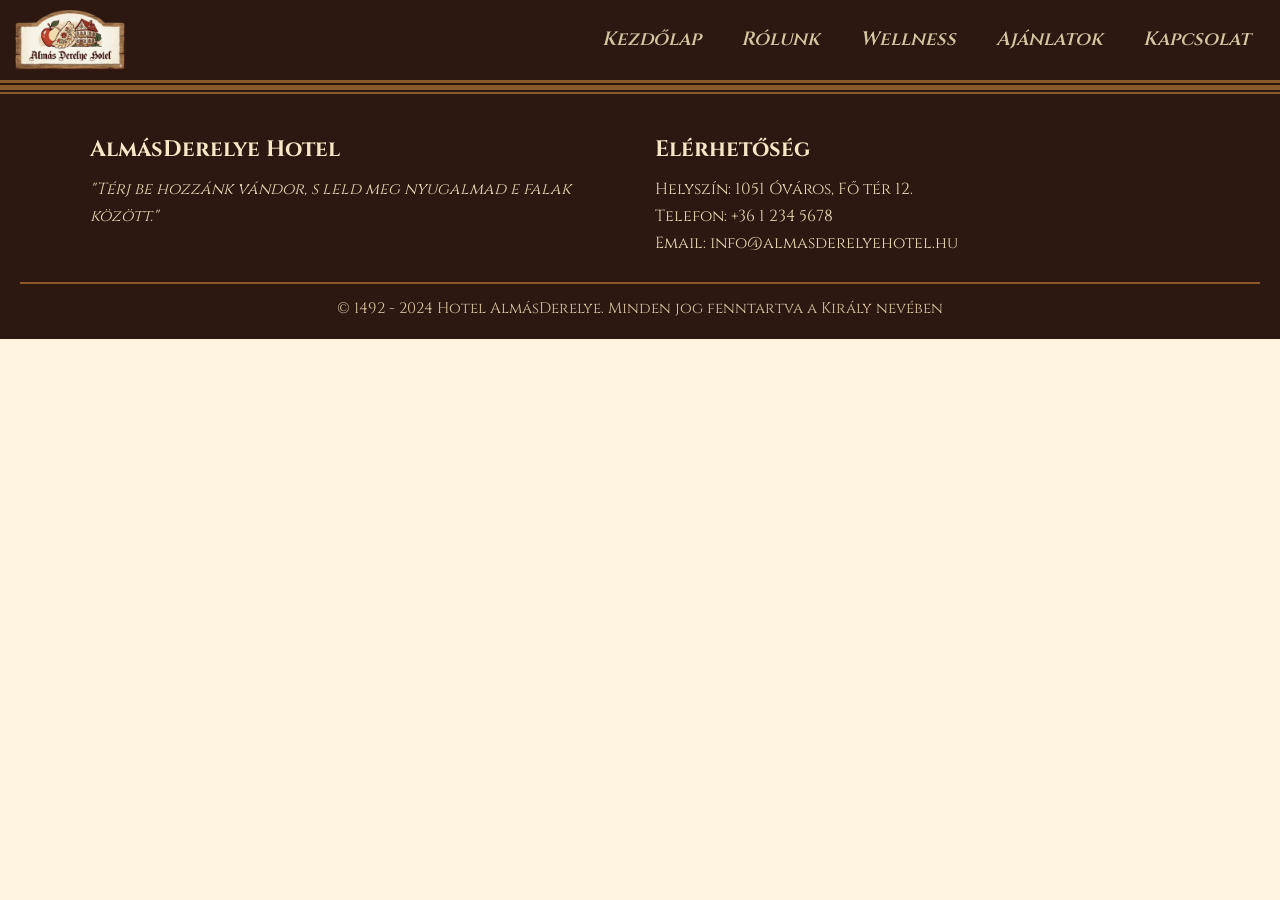
==== ajanlatok.html @ 33848b34 "FH-44" ====
<!DOCTYPE html>
<html lang="hu">
<head>
    <meta charset="UTF-8">
    <meta name="viewport" content="width=device-width, initial-scale=1.0">
    <link rel="icon" href="images/favicon.ico" type="image/x-icon">
    <link rel="stylesheet" href="css/alap.css">
    <link rel="stylesheet" href="css/ajanlatok.css">
    <title>Főoldal - AlmásDerelye Hotel</title>
</head>
<body>
<nav class="navbar">
    <div class="navbar-container">
      <a href="#" class="logo">
        <img src="images/hatternelkul.png" alt="Logó">
      </a>

      <input type="checkbox" id="menu-toggle" class="menu-toggle">
      <label for="menu-toggle" class="hamburger">
        <span></span>
        <span></span>
        <span></span>
      </label>

      <ul class="nav-links">
        <li><a href="fooldal.html">Kezdőlap</a></li>
        <li><a href="rolunk.html">Rólunk</a></li>
        <li><a href="#">Wellness</a></li>
        <li><a href="ajanlatok.html">Ajánlatok</a></li>
        <li><a href="#">Kapcsolat</a></li>
      </ul>
    </div>
  </nav>

      <!-- FOOTER RÉSZLEG -->

      <footer class="footer">
        <div class="footer-tartalom">
            <div class="footer-oszlop">
                <h3>AlmásDerelye Hotel</h3>
                <p class="footer-idezet">"Térj be hozzánk vándor, s leld meg nyugalmad e falak között."</p>
            </div>
            <div class="footer-oszlop">
                <h3>Elérhetőség</h3>
                <p>Helyszín:  1051 Óváros, Fő tér 12.</p>
                <p>Telefon: +36 1 234 5678</p>
                <p>Email: info@almasderelyehotel.hu</p>
            </div>
        </div>
        <div class="footer-jog">© 1492 - 2024 Hotel AlmásDerelye. Minden jog fenntartva a Király nevében</div>
    </footer>
</body>
</html>
---- css/alap.css ----
@import url('https://fonts.googleapis.com/css2?family=Cinzel:wght@400;700;900&family=Cormorant+Garamond:ital,wght@0,400;0,600;0,700;1,400&display=swap');


*{
    margin:0;
    padding: 0;
    font-family: 'Cinzel', serif;
    box-sizing: border-box;
}

body{
    background-color: #fff4e0;;
}

/* ===== NAVBAR ===== */
.navbar {
  background-color: #2c1810;
  border-bottom: 8px double #8b5a2b;
}

.navbar-container {
  margin: 0 auto;
  display: flex;
  align-items: center;
  justify-content: space-between;
  flex-wrap: wrap;
  padding: 0 10px;
}

/* ===== LOGÓ ===== */
.logo img {
  max-height: 80px;
  display: block;
  padding: 10px 5px;
}

/* ===== LINKEK ===== */
.nav-links {
  list-style: none;
  display: flex;
  justify-content: right;
  align-items: center;
  flex-grow: 1;
}

.nav-links li a {
  display: block;
  color: #d4c5a3;
  text-decoration: none;
  padding: 14px 20px;
  font-size: larger;
  font-weight: 600;
  font-style: italic;
  border-bottom: 3px solid transparent;
  transition: 0.3s;
}

.nav-links li a:hover {
  color: #ffffff;
  border-bottom: 3px solid #e9b10a;
}

/* ===== HAMBURGER IKON ===== */
.hamburger {
  display: none;
  cursor: pointer;
  flex-direction: column;
  gap: 5px;
  padding: 10px;
}

.hamburger span {
  display: block;
  width: 25px;
  height: 3px;
  background-color: #d4c5a3;
  border-radius: 2px;
}

/* ===== REJTETT CHECKBOX ===== */
.menu-toggle {
  display: none;
}

/* ===== RESZPONZÍV – 980px ALATT ===== */
@media (max-width: 980px) {

  .hamburger {
    display: flex;
  }

  .nav-links {
    display: none;
    flex-direction: column;
    width: 100%;
  }

  .nav-links li a {
    border-top: 1px solid #8b5a2b;
    border-bottom: none;
  }

  .nav-links li a:hover {
    color: #ffffff;
    border-bottom: none;
    background-color: #3d2518;
  }

  .menu-toggle:checked ~ .nav-links {
    display: flex;
  }
}


/* Footer */

.footer{
    background-color: #2c1810;
    color: #f2e8d5;
    padding: 40px 20px 20px;
    border-top: 6px double #8b5a2b;
}

.footer-tartalom{
    display: flex;
    justify-content: space-around;
    gap: 30px;
    max-width: 1100px;
    margin: 0 auto;
}

.footer-oszlop{
    flex: 1;
}

.footer-oszlop h3{
    margin-bottom: 12px;
    font-size: 1.4rem;
    color: #f7e6c7;
}

.footer-oszlop p{
    font-size: 1rem;
    line-height: 1.7;
    color: #e7d6b5;
}

.footer-idezet{
    font-style: italic;
}

.footer-jog{
    text-align: center;
    margin-top: 24px;
    padding-top: 14px;
    border-top: 2px solid #8b5a2b;
    font-size: 0.95rem;
    color: #d9c4a2;
}

/* 980 pixelnél legyen jó */

@media (max-width: 980px){
    .footer-tartalom{
        flex-direction: column;
        text-align: center;
    }
}
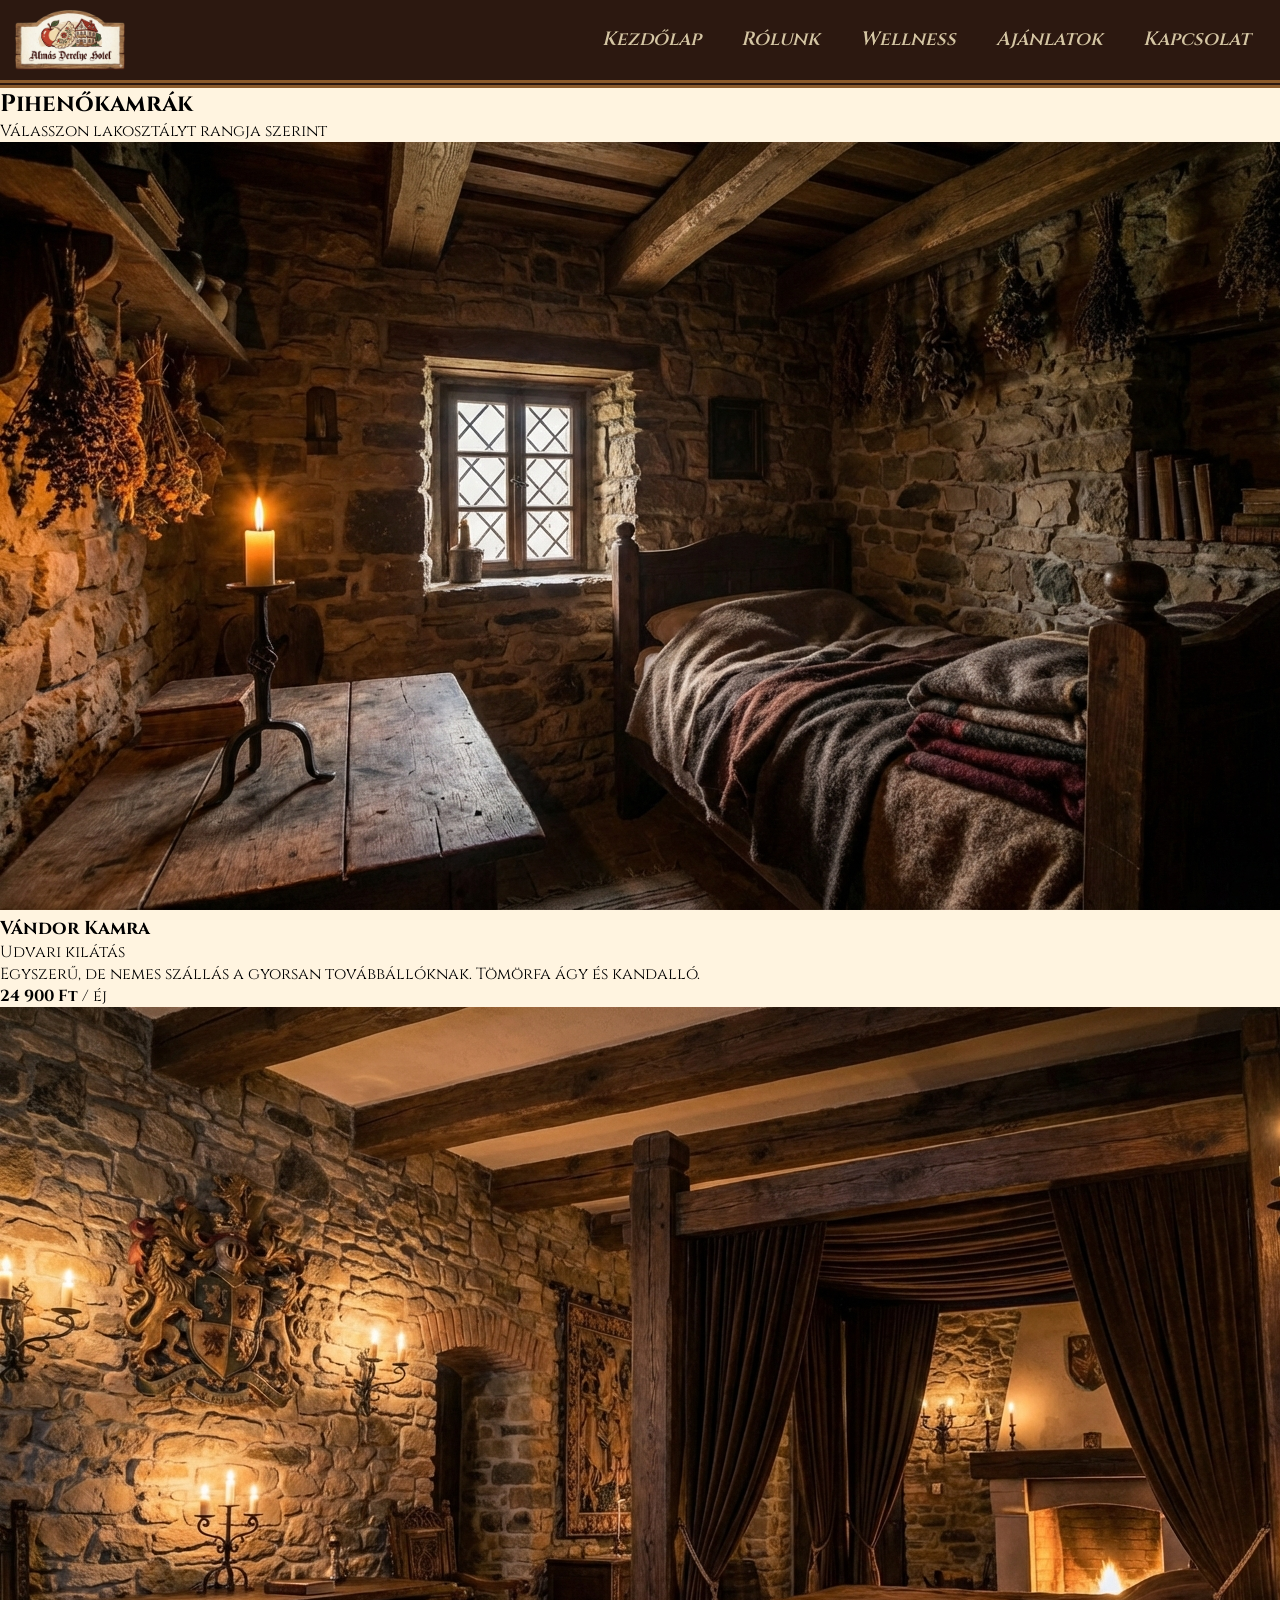
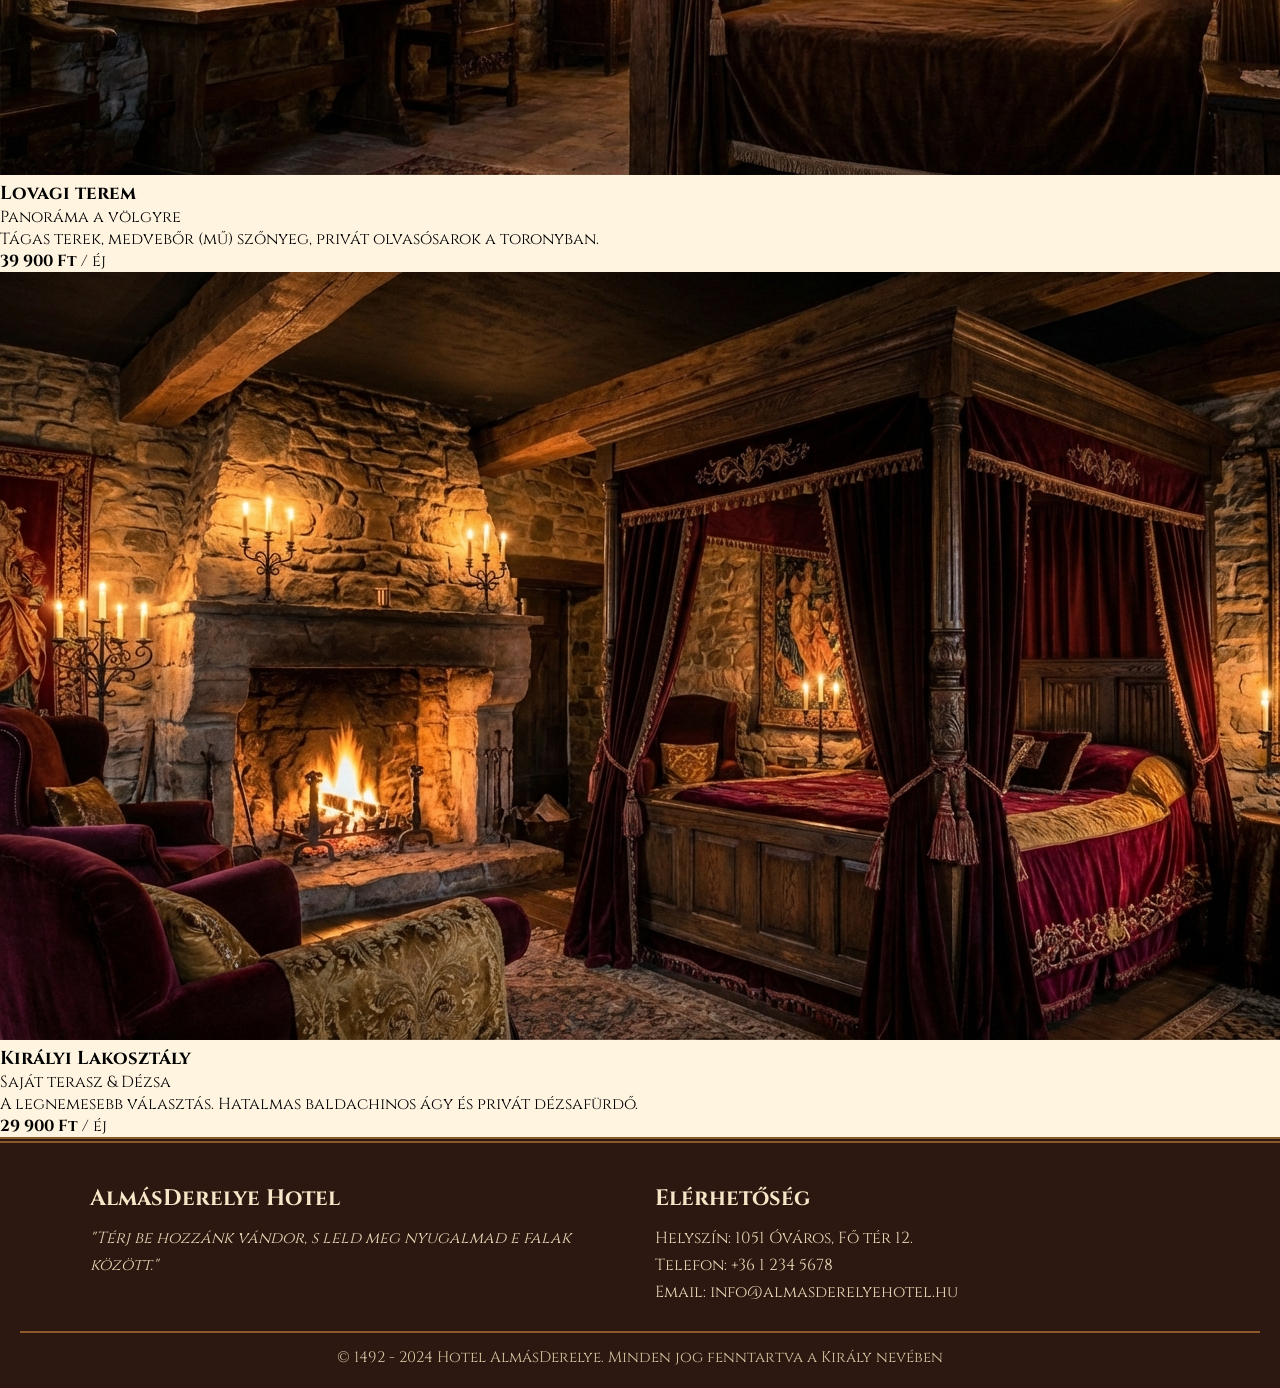
==== commit 4de47929: "FH-44" ====
--- a/ajanlatok.html
+++ b/ajanlatok.html
@@ -32,6 +32,56 @@
     </div>
   </nav>
 
+  <div class="PihenoForesz">
+    <h2 class="kartya-cim">Pihenőkamrák</h2>
+    <p class="kartya-kisebb">Válasszon lakosztályt rangja szerint</p>
+    <div class="kartya-lista">
+            <!-- bal oldali -->
+        <div class="kartya">
+            <div class="kartya-kep">
+                <img src="images/gnomelak.jpeg" alt="Vándor Kamra">
+            </div>
+            <div class="kartya-tartalom">
+                <h3>Vándor Kamra</h3>
+                <p class="kicsibarna">Udvari kilátás</p>
+                <p>Egyszerű, de nemes szállás a gyorsan továbbállóknak. Tömörfa ágy és kandalló.</p>
+            </div>
+            <div class="kartya-ar">
+                <p><strong>24 900 Ft</strong> / éj</p>
+            </div>
+        </div>
+            <!-- középső fő -->
+        <div class="kartya kartya-kiemelt">
+            <div class="kartya-kep">
+                <img src="images/lovaglak.jpeg" alt="Lovagi terem">
+            </div>
+            <div class="kartya-tartalom">
+                <h3>Lovagi terem</h3>
+                <p class="kicsibarna">Panoráma a völgyre</p>
+                <p>Tágas terek, medvebőr (mű) szőnyeg, privát olvasósarok a toronyban.</p>
+            </div>
+            <div class="kartya-ar">
+                <p><strong>39 900 Ft</strong> / éj</p>
+            </div>
+        </div>
+             <!-- jobb oldali -->
+        <div class="kartya">
+            <div class="kartya-kep">
+                <img src="images/kiralylak.jpeg" alt="Királyi Lakosztály">
+            </div>
+            <div class="kartya-tartalom">
+                <h3>Királyi Lakosztály</h3>
+                <p class="kicsibarna">Saját terasz & Dézsa</p>
+                <p>A legnemesebb választás. Hatalmas baldachinos ágy és privát dézsafürdő.</p>
+            </div>
+            <div class="kartya-ar">
+                <p><strong>29 900 Ft</strong> / éj</p>
+            </div>
+        </div>
+    </div>
+</div>
+
+
       <!-- FOOTER RÉSZLEG -->
 
       <footer class="footer">
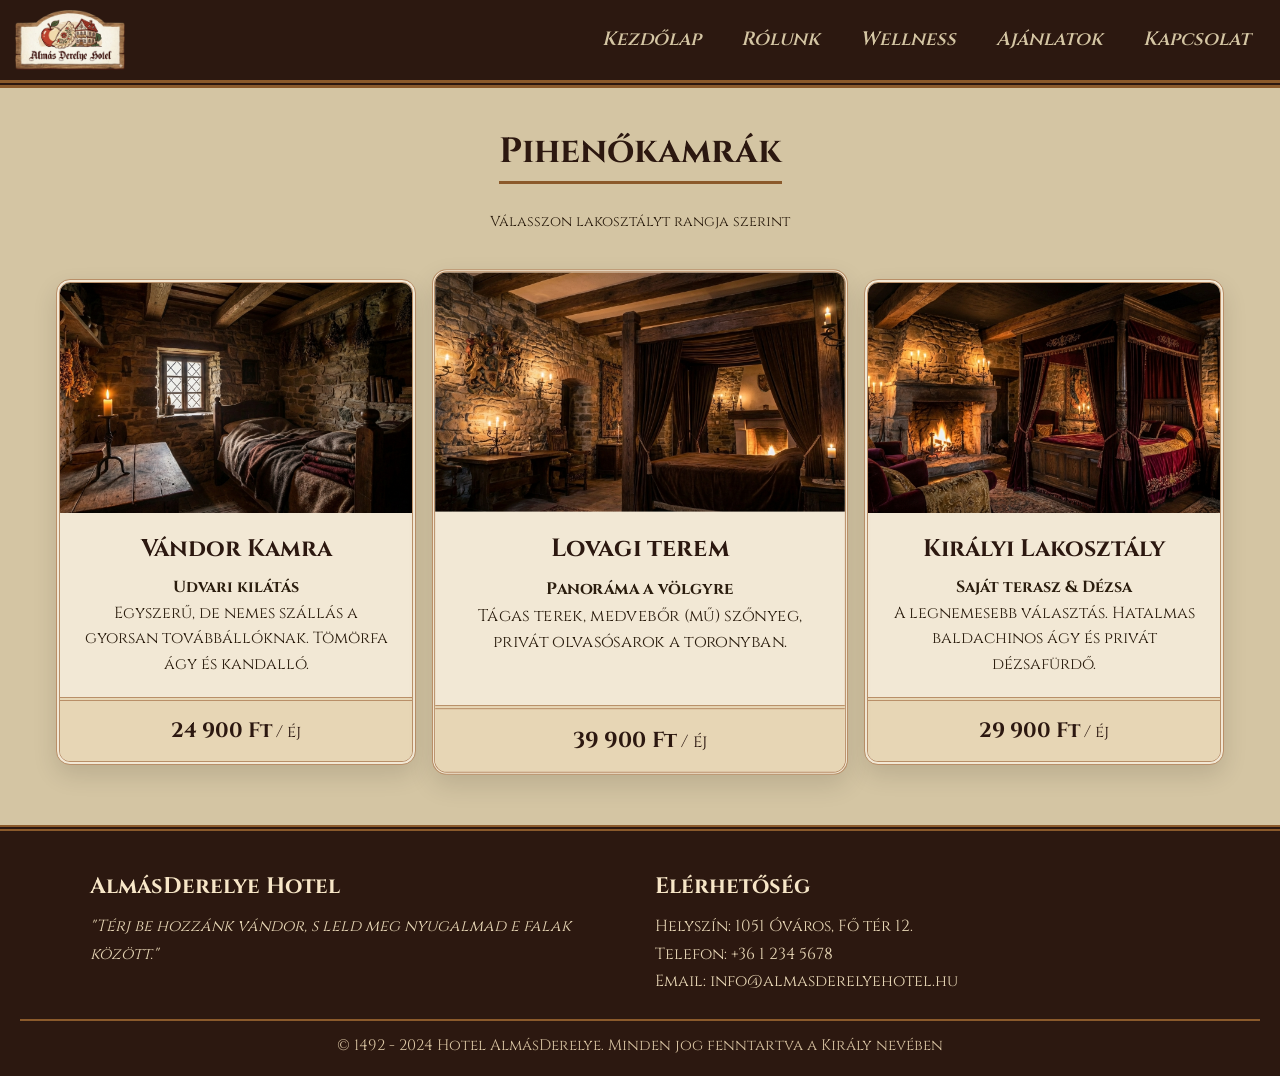
==== commit aa257a99: "FH-44" ====
--- a/ajanlatok.html
+++ b/ajanlatok.html
@@ -6,7 +6,7 @@
     <link rel="icon" href="images/favicon.ico" type="image/x-icon">
     <link rel="stylesheet" href="css/alap.css">
     <link rel="stylesheet" href="css/ajanlatok.css">
-    <title>Főoldal - AlmásDerelye Hotel</title>
+    <title>Ajánlatok - AlmásDerelye Hotel</title>
 </head>
 <body>
 <nav class="navbar">
--- a/css/ajanlatok.css
+++ b/css/ajanlatok.css
@@ -0,0 +1,131 @@
+/* Ajánlataink */
+
+.PihenoForesz{
+    padding: 40px 20px 60px;
+    background-color: #d4c5a3;
+}
+
+.kartya-cim{
+    text-align: center;
+    font-size: 2.2rem;
+    color: #2c1810;
+    margin-bottom: 8px;
+    border-bottom: 3px solid #8b5a2b;
+    display: inline-block;
+    padding-bottom: 6px;
+}
+
+.kartya-kisebb{
+    text-align: center;
+    font-size: 0.9rem;
+    color: #2b1d0e;
+    padding: 20px;
+    margin-bottom: 28px;
+}
+
+.PihenoForesz{
+    text-align: center;
+}
+
+.kartya-lista{
+    display: flex;
+    gap: 24px;
+    align-items: stretch;
+    justify-content: center;
+    flex-wrap: nowrap;
+}
+
+.kartya{
+    background-color: #f2e8d5;
+    border: 4px double #b98f68;
+    border-radius: 14px;
+    box-shadow: 0 10px 25px rgba(0, 0, 0, 0.12);
+    overflow: hidden;
+    display: flex;
+    flex-direction: column;
+    width: 360px;
+    transition: transform 0.3s, box-shadow 0.3s;
+}
+
+.kartya:hover{
+    transform: translateY(-6px);
+    box-shadow: 0 16px 30px rgba(0, 0, 0, 0.18);
+}
+
+.kartya-kiemelt{
+    width: 400px;
+    transform: scale(1.04);
+    border-width: 3px;
+}
+
+.kartya-kiemelt:hover{
+    transform: scale(1.06) translateY(-6px);
+}
+
+.kartya-kep img{
+    width: 100%;
+    height: 230px;
+    object-fit: cover;
+    display: block;
+}
+
+.kartya-tartalom{
+    padding: 20px;
+    flex: 1;
+}
+
+.kartya-tartalom h3{
+    margin-bottom: 10px;
+    font-size: 1.5rem;
+    color: #2c1810;
+}
+
+.kartya-tartalom p{
+    font-size: 1rem;
+    line-height: 1.6;
+    color: #2b1d0e;
+}
+
+.kicsibarna{
+    color: #c5a27d;
+    font-weight: 700;
+}
+
+.kartya-ar{
+    padding: 16px 18px;
+    border-top: 4px double #b98f68;
+    background-color: #e7d6b5;
+    display: flex;
+    justify-content: center;
+    align-items: center;
+    text-align: center;
+    gap: 10px;
+    font-size: 1.05rem;
+}
+
+.kartya-ar p{
+    color: #2c1810;
+}
+
+.kartya-ar strong{
+    font-size: 1.3rem;
+}
+
+/* 980 pixelnél legyen jó */
+
+@media (max-width: 980px){
+    .kartya-lista{
+        flex-direction: column;
+        align-items: center;
+    }
+
+    .kartya, .kartya-kiemelt{
+        width: min(92vw, 480px);
+        transform: none;
+    }
+
+    .kartya-kiemelt:hover{
+        transform: translateY(-6px);
+    }
+}
+
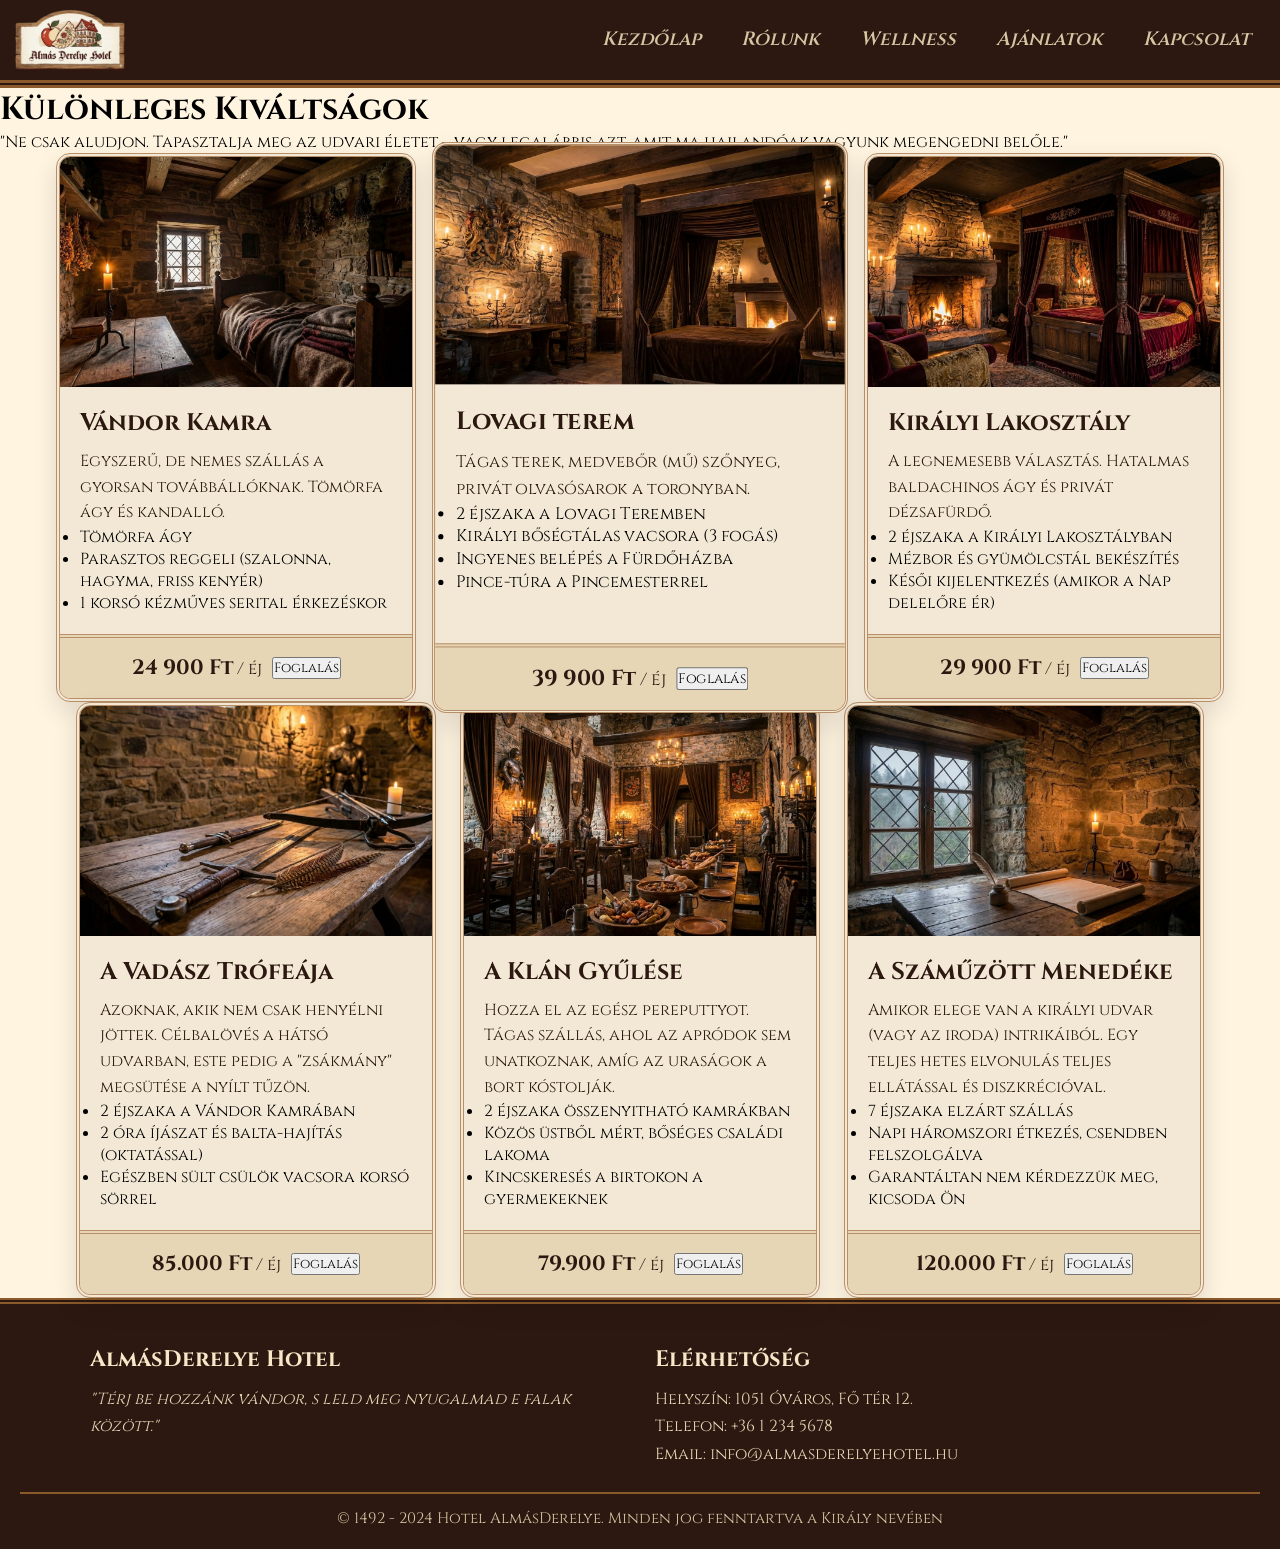
==== commit 3418f0a8: "FH-44" ====
--- a/ajanlatok.html
+++ b/ajanlatok.html
@@ -32,9 +32,15 @@
     </div>
   </nav>
 
-  <div class="PihenoForesz">
-    <h2 class="kartya-cim">Pihenőkamrák</h2>
-    <p class="kartya-kisebb">Válasszon lakosztályt rangja szerint</p>
+          <!-- Cim részleg -->
+      <div class="CimSzal">
+        <h1>Különleges Kiváltságok</h1>
+        <p>"Ne csak aludjon. Tapasztalja meg az udvari életet – vagy legalábbis azt, amit ma hajlandóak vagyunk megengedni belőle."</p>
+    </div>
+
+                <!-- FelsoSOR kartyak -->
+
+  <div class="Ajanlatok">
     <div class="kartya-lista">
             <!-- bal oldali -->
         <div class="kartya">
@@ -43,11 +49,16 @@
             </div>
             <div class="kartya-tartalom">
                 <h3>Vándor Kamra</h3>
-                <p class="kicsibarna">Udvari kilátás</p>
                 <p>Egyszerű, de nemes szállás a gyorsan továbbállóknak. Tömörfa ágy és kandalló.</p>
+                <ul class="pipalista">
+                    <li>Tömörfa ágy</li>
+                    <li>Parasztos reggeli (szalonna, hagyma, friss kenyér)</li>
+                    <li>1 korsó kézműves serital érkezéskor</li>
+                </ul>
             </div>
             <div class="kartya-ar">
                 <p><strong>24 900 Ft</strong> / éj</p>
+                <button type="button" class="kartya-gomb">Foglalás</button>
             </div>
         </div>
             <!-- középső fő -->
@@ -57,11 +68,17 @@
             </div>
             <div class="kartya-tartalom">
                 <h3>Lovagi terem</h3>
-                <p class="kicsibarna">Panoráma a völgyre</p>
                 <p>Tágas terek, medvebőr (mű) szőnyeg, privát olvasósarok a toronyban.</p>
+                <ul class="pipalista">
+                    <li>2 éjszaka a Lovagi Teremben</li>
+                    <li>Királyi bőségtálas vacsora (3 fogás)</li>
+                    <li>Ingyenes belépés a Fürdőházba</li>
+                    <li>Pince-túra a Pincemesterrel</li>
+                </ul>
             </div>
             <div class="kartya-ar">
                 <p><strong>39 900 Ft</strong> / éj</p>
+                <button type="button" class="kartya-gomb">Foglalás</button>
             </div>
         </div>
              <!-- jobb oldali -->
@@ -71,11 +88,76 @@
             </div>
             <div class="kartya-tartalom">
                 <h3>Királyi Lakosztály</h3>
-                <p class="kicsibarna">Saját terasz & Dézsa</p>
                 <p>A legnemesebb választás. Hatalmas baldachinos ágy és privát dézsafürdő.</p>
+                <ul class="pipalista">
+                    <li>2 éjszaka a Királyi Lakosztályban</li>
+                    <li>Mézbor és gyümölcstál bekészítés</li>
+                    <li>Késői kijelentkezés (amikor a Nap delelőre ér)</li>
+                </ul>
             </div>
             <div class="kartya-ar">
                 <p><strong>29 900 Ft</strong> / éj</p>
+                <button type="button" class="kartya-gomb">Foglalás</button>
+            </div>
+        </div>
+    </div>
+             <!-- AlsoSOR kártyák -->
+    <div class="kartya-lista">
+            <!-- bal oldali -->
+        <div class="kartya">
+            <div class="kartya-kep">
+                <img src="images/fegyver.jpeg" alt=" Íj és nyílvesszők">
+            </div>
+            <div class="kartya-tartalom">
+                <h3>A Vadász Trófeája</h3>
+                <p>Azoknak, akik nem csak henyélni jöttek. Célbalövés a hátsó udvarban, este pedig a "zsákmány" megsütése a nyílt tűzön.</p>
+                <ul class="pipalista">
+                    <li>2 éjszaka a Vándor Kamrában</li>
+                    <li>2 óra íjászat és balta-hajítás (oktatással)</li>
+                    <li>Egészben sült csülök vacsora korsó sörrel</li>
+                </ul>
+            </div>
+            <div class="kartya-ar">
+                <p><strong>85.000 Ft</strong> / éj</p>
+                <button type="button" class="kartya-gomb">Foglalás</button>
+            </div>
+        </div>
+            <!-- középső -->
+        <div class="kartya">
+            <div class="kartya-kep">
+                <img src="images/klangyules.jpeg" alt="Hosszú faasztal">
+            </div>
+            <div class="kartya-tartalom">
+                <h3>A Klán Gyűlése</h3>
+                <p>Hozza el az egész pereputtyot. Tágas szállás, ahol az apródok sem unatkoznak, amíg az uraságok a bort kóstolják.</p>
+                <ul class="pipalista">
+                    <li>2 éjszaka összenyitható kamrákban</li>
+                    <li>Közös üstből mért, bőséges családi lakoma</li>
+                    <li>Kincskeresés a birtokon a gyermekeknek</li>
+                </ul>
+            </div>
+            <div class="kartya-ar">
+                <p><strong>79.900 Ft</strong> / éj</p>
+                <button type="button" class="kartya-gomb">Foglalás</button>
+            </div>
+        </div>
+             <!-- jobb oldali -->
+        <div class="kartya">
+            <div class="kartya-kep">
+                <img src="images/szamuzott.jpeg" alt="Egy magányos ablak">
+            </div>
+            <div class="kartya-tartalom">
+                <h3>A Száműzött Menedéke</h3>
+                <p>Amikor elege van a királyi udvar (vagy az iroda) intrikáiból. Egy teljes hetes elvonulás teljes ellátással és diszkrécióval.</p>
+                <ul class="pipalista">
+                    <li>7 éjszaka elzárt szállás</li>
+                    <li>Napi háromszori étkezés, csendben felszolgálva</li>
+                    <li>Garantáltan nem kérdezzük meg, kicsoda Ön</li>
+                </ul>
+            </div>
+            <div class="kartya-ar">
+                <p><strong>120.000 Ft</strong> / éj</p>
+                <button type="button" class="kartya-gomb">Foglalás</button>
             </div>
         </div>
     </div>
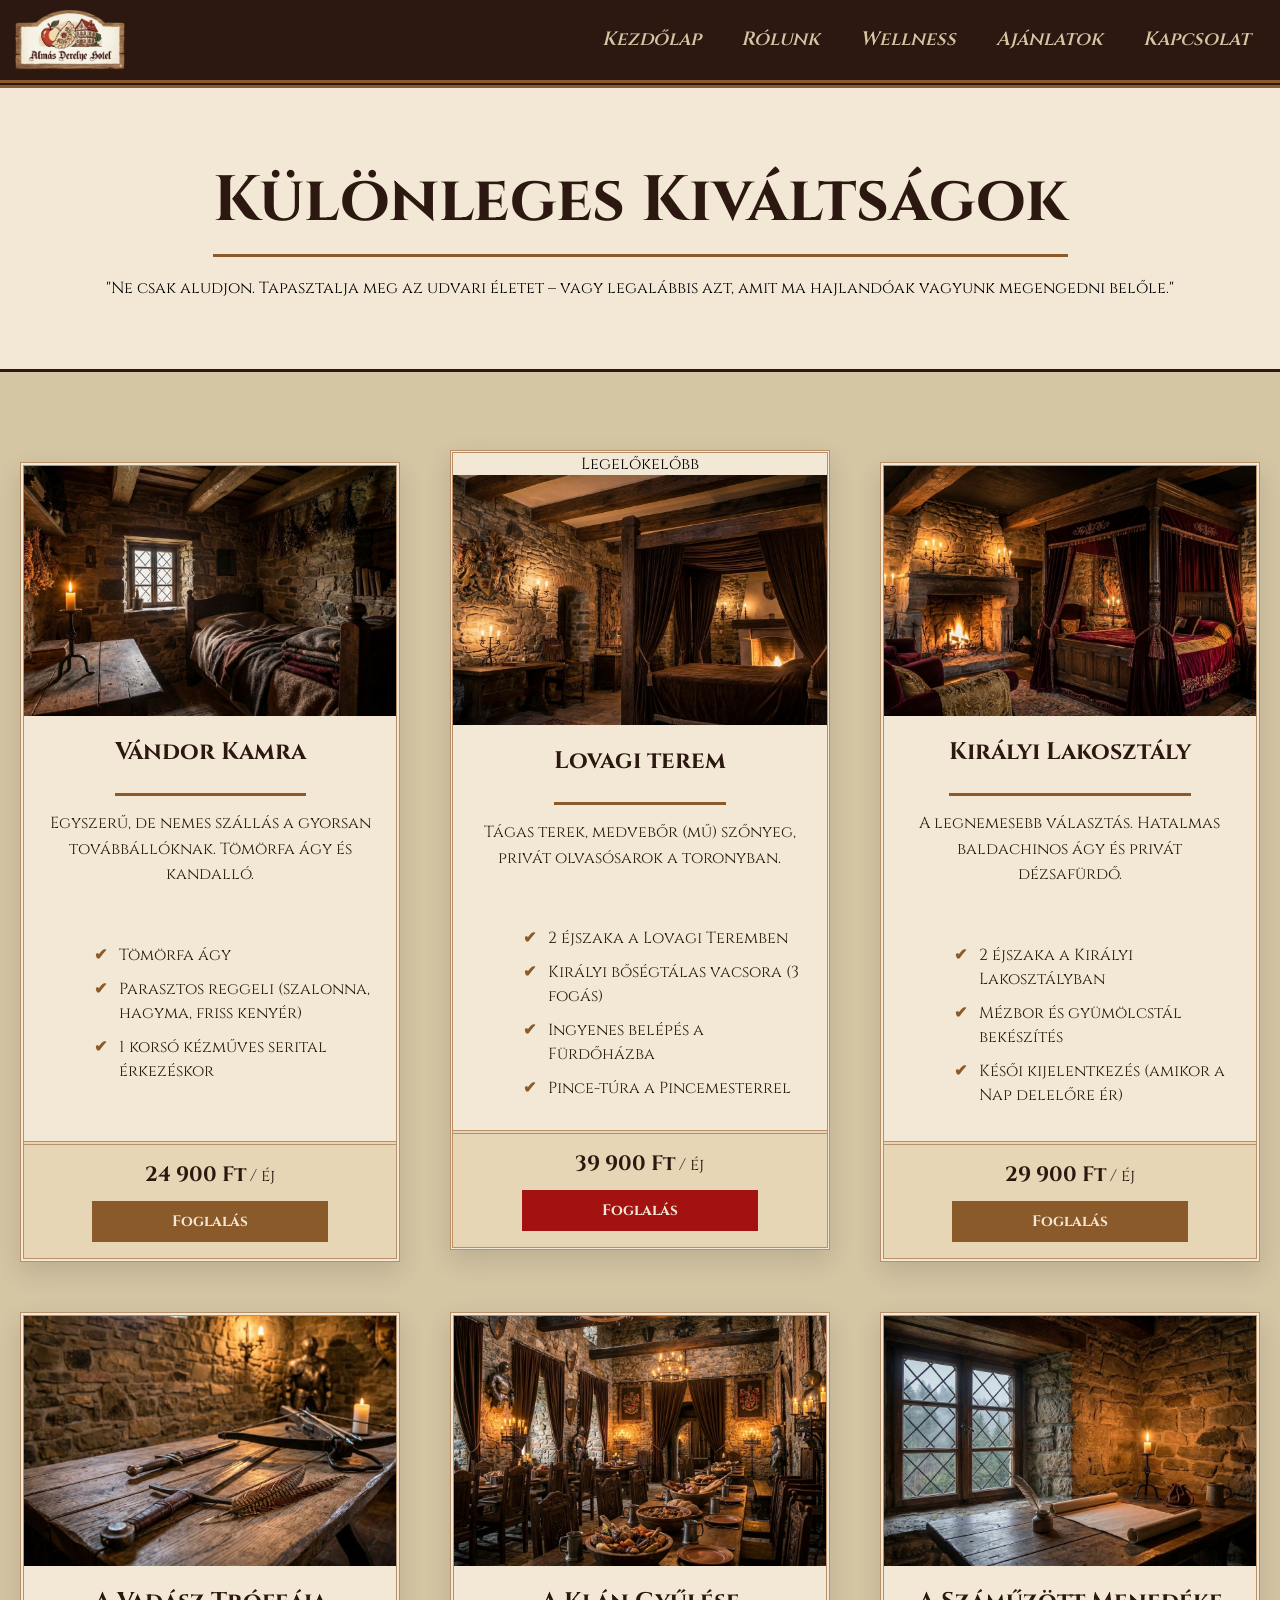
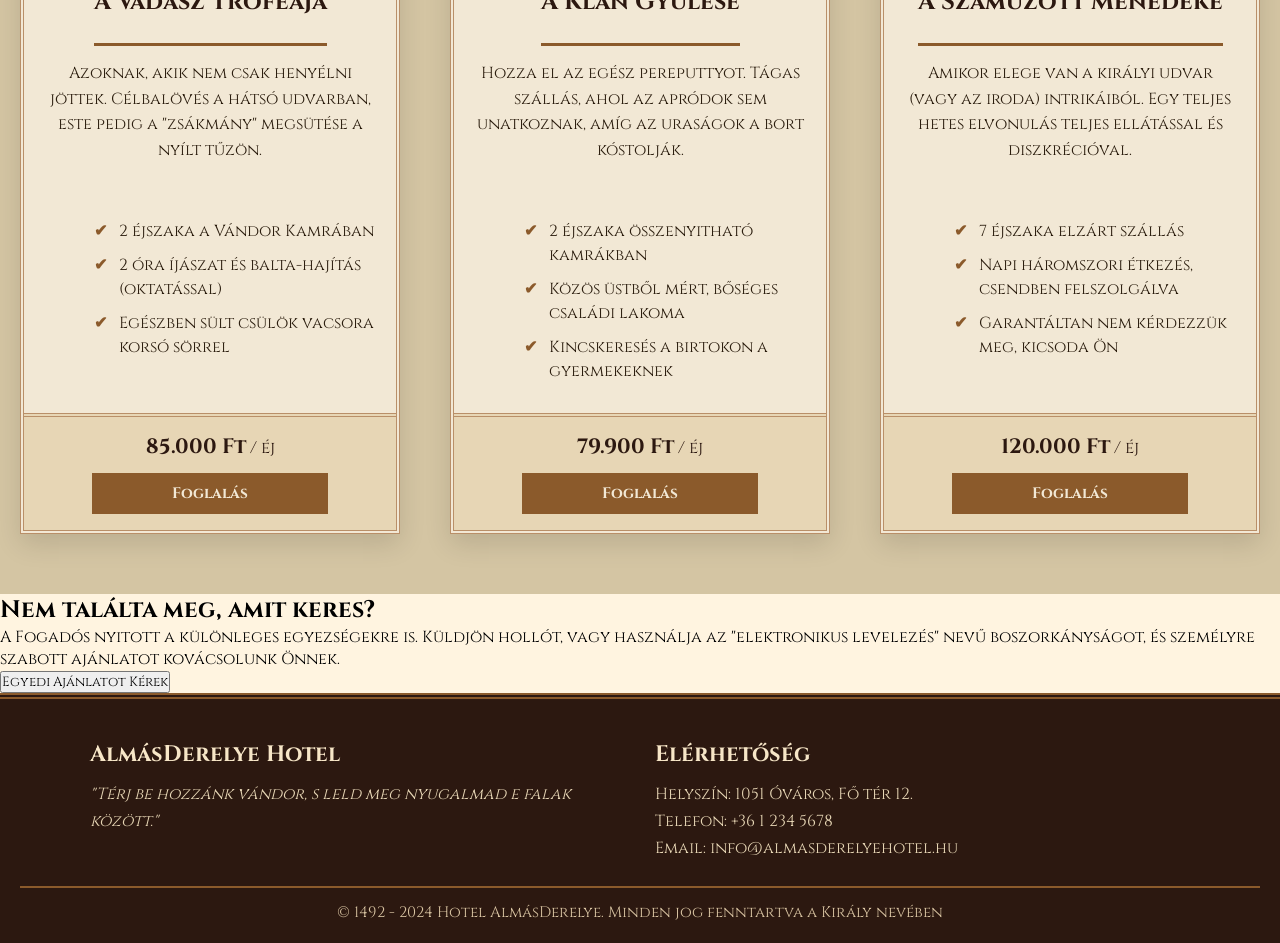
==== commit 08ff4bcb: "FH-44" ====
--- a/ajanlatok.html
+++ b/ajanlatok.html
@@ -64,6 +64,7 @@
             <!-- középső fő -->
         <div class="kartya kartya-kiemelt">
             <div class="kartya-kep">
+                <p class="elokelo">Legelőkelőbb</p>
                 <img src="images/lovaglak.jpeg" alt="Lovagi terem">
             </div>
             <div class="kartya-tartalom">
@@ -162,7 +163,14 @@
         </div>
     </div>
 </div>
+    <!-- Egyedi Ajánlat -->
 
+    <div class="EgyediAjanlat">
+        <h2>Nem találta meg, amit keres?</h2>
+        <p>A Fogadós nyitott a különleges egyezségekre is. Küldjön hollót, vagy használja az "elektronikus levelezés" nevű boszorkányságot, és személyre szabott ajánlatot kovácsolunk Önnek.</p>
+        <button type="button" class="EgyediAjanlat-gomb">Egyedi Ajánlatot Kérek</button>
+
+    </div>
 
       <!-- FOOTER RÉSZLEG -->
 
--- a/css/ajanlatok.css
+++ b/css/ajanlatok.css
@@ -1,70 +1,55 @@
+.CimSzal{
+    background-color: #f2e8d5;
+    padding: 70px 20px;
+    text-align: center;
+    border-bottom: #2c1810 3px solid;
+}
+
+.CimSzal h1{
+    font-size: 4rem;
+    color: #2c1810;
+    margin-bottom: 20px;
+    border-bottom: 3px solid #8b5a2b;
+    display: inline-block;
+    padding-bottom: 10px;
+}
+
 /* Ajánlataink */
 
-.PihenoForesz{
+.Ajanlatok{
     padding: 40px 20px 60px;
     background-color: #d4c5a3;
-}
-
-.kartya-cim{
-    text-align: center;
-    font-size: 2.2rem;
-    color: #2c1810;
-    margin-bottom: 8px;
-    border-bottom: 3px solid #8b5a2b;
-    display: inline-block;
-    padding-bottom: 6px;
-}
-
-.kartya-kisebb{
-    text-align: center;
-    font-size: 0.9rem;
-    color: #2b1d0e;
-    padding: 20px;
-    margin-bottom: 28px;
-}
-
-.PihenoForesz{
     text-align: center;
 }
 
 .kartya-lista{
     display: flex;
-    gap: 24px;
+    gap: 50px;
     align-items: stretch;
     justify-content: center;
     flex-wrap: nowrap;
+    margin-top: 50px;
 }
 
 .kartya{
     background-color: #f2e8d5;
     border: 4px double #b98f68;
-    border-radius: 14px;
     box-shadow: 0 10px 25px rgba(0, 0, 0, 0.12);
     overflow: hidden;
     display: flex;
     flex-direction: column;
-    width: 360px;
-    transition: transform 0.3s, box-shadow 0.3s;
-}
-
-.kartya:hover{
-    transform: translateY(-6px);
-    box-shadow: 0 16px 30px rgba(0, 0, 0, 0.18);
+    width: 500px;
 }
 
 .kartya-kiemelt{
-    width: 400px;
-    transform: scale(1.04);
+    width: 500px;
+    transform: translateY(-12px);
     border-width: 3px;
-}
-
-.kartya-kiemelt:hover{
-    transform: scale(1.06) translateY(-6px);
 }
 
 .kartya-kep img{
     width: 100%;
-    height: 230px;
+    height: 250px;
     object-fit: cover;
     display: block;
 }
@@ -75,9 +60,12 @@
 }
 
 .kartya-tartalom h3{
-    margin-bottom: 10px;
+    margin-bottom: 15px;
+    padding-bottom: 25px;
     font-size: 1.5rem;
     color: #2c1810;
+    border-bottom: 3px solid #8b5a2b;
+    display: inline-block;
 }
 
 .kartya-tartalom p{
@@ -86,8 +74,28 @@
     color: #2b1d0e;
 }
 
-.kicsibarna{
-    color: #c5a27d;
+.pipalista{
+    list-style: none;
+    margin: 15px 0 0;
+    padding-top: 40px;
+    text-align: left;
+    padding-left: 15%;
+}
+
+.pipalista li{
+    position: relative;
+    padding-left: 25px;
+    margin-bottom: 10px;
+    color: #2b1d0e;
+    line-height: 1.5;
+}
+
+.pipalista li::before{
+    content: "✔";
+    position: absolute;
+    left: 0;
+    top: 0;
+    color: #8b5a2b;
     font-weight: 700;
 }
 
@@ -96,10 +104,11 @@
     border-top: 4px double #b98f68;
     background-color: #e7d6b5;
     display: flex;
+    flex-direction: column;
     justify-content: center;
     align-items: center;
     text-align: center;
-    gap: 10px;
+    gap: 12px;
     font-size: 1.05rem;
 }
 
@@ -111,6 +120,31 @@
     font-size: 1.3rem;
 }
 
+.kartya-kiemelt .kartya-gomb{
+    background-color: #a31111;
+    border-color: #a31111;
+}
+
+.kartya-kiemelt .kartya-gomb:hover{
+    background-color: #3f0505;
+}
+
+.kartya-gomb{
+    border: 2px solid #8b5a2b;
+    background-color: #8b5a2b;
+    color: #f2e8d5;
+    width: 70%;
+    padding: 8px 16px;
+    font-size: 0.95rem;
+    font-weight: 700;
+    cursor: pointer;
+    transition: background-color 0.2s ease;
+}
+
+.kartya-gomb:hover{
+    background-color: #a6784c;
+}
+
 /* 980 pixelnél legyen jó */
 
 @media (max-width: 980px){
@@ -120,12 +154,8 @@
     }
 
     .kartya, .kartya-kiemelt{
-        width: min(92vw, 480px);
+        width: min(150vw, 480px);
         transform: none;
-    }
-
-    .kartya-kiemelt:hover{
-        transform: translateY(-6px);
     }
 }
 
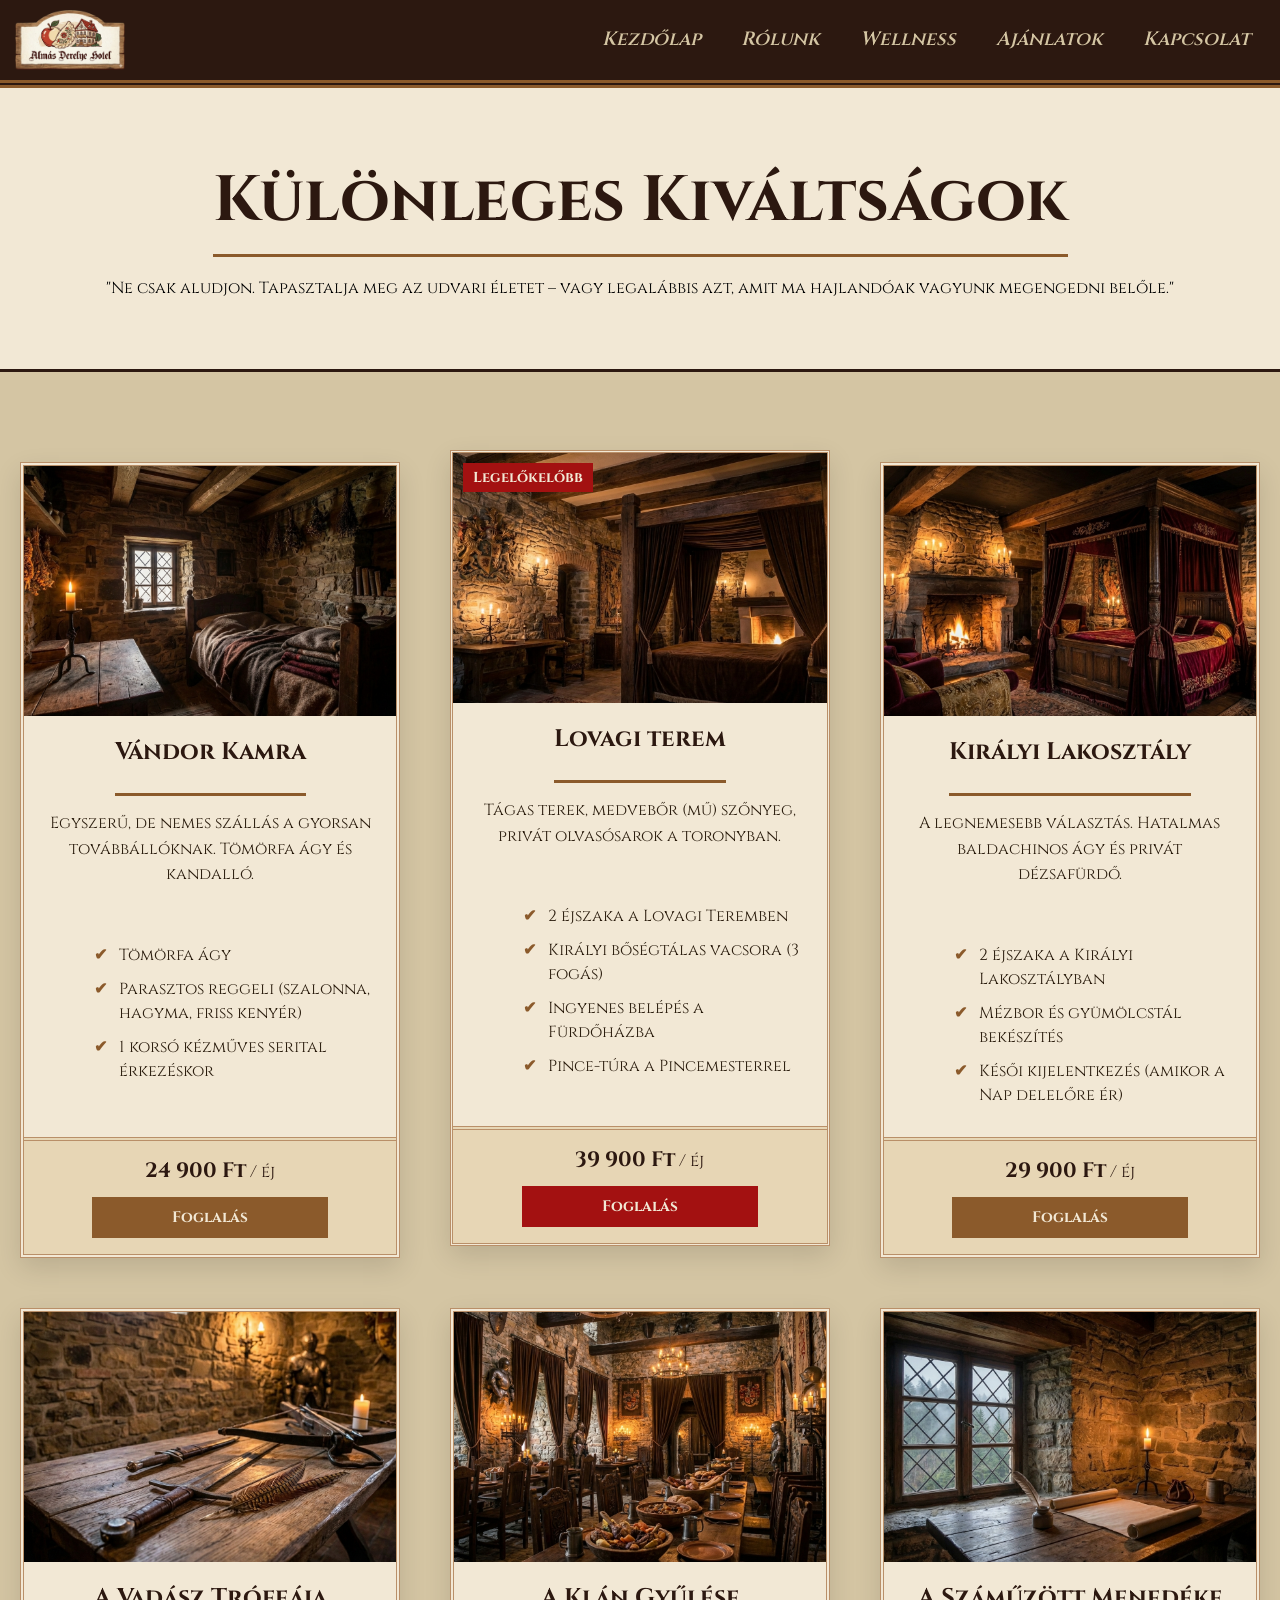
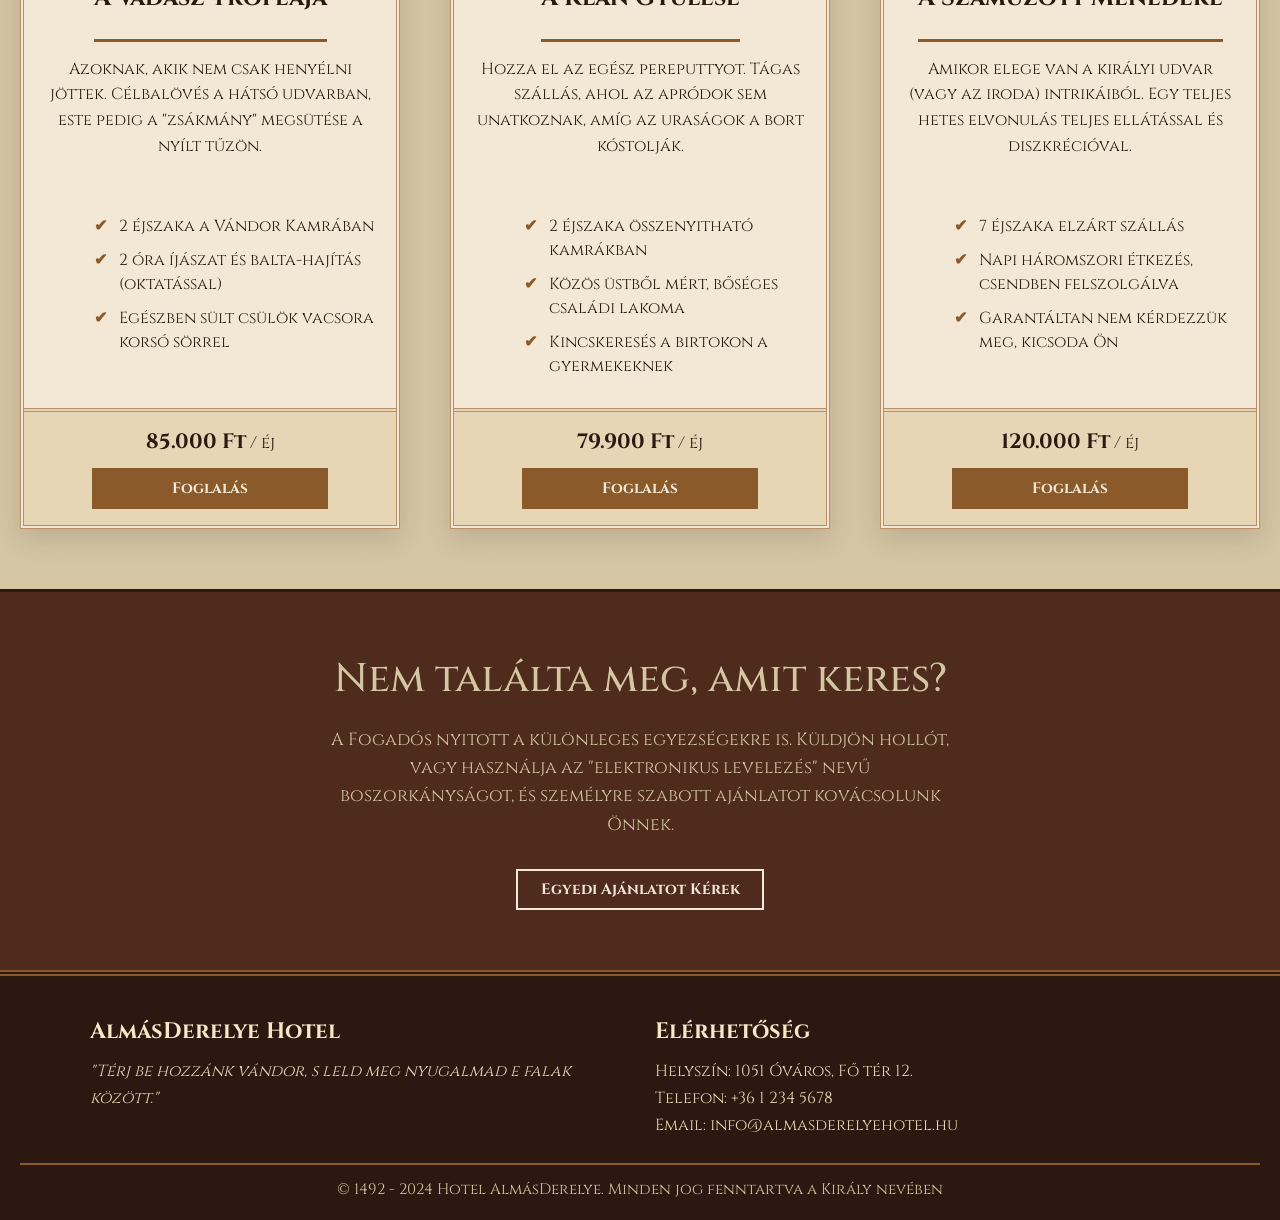
==== commit 9d9a57f6: "FH-60" ====
--- a/ajanlatok.html
+++ b/ajanlatok.html
@@ -25,9 +25,9 @@
       <ul class="nav-links">
         <li><a href="fooldal.html">Kezdőlap</a></li>
         <li><a href="rolunk.html">Rólunk</a></li>
-        <li><a href="#">Wellness</a></li>
+        <li><a href="wellness.html">Wellness</a></li>
         <li><a href="ajanlatok.html">Ajánlatok</a></li>
-        <li><a href="#">Kapcsolat</a></li>
+        <li><a href="kapcsolat.html">Kapcsolat</a></li>
       </ul>
     </div>
   </nav>
--- a/css/ajanlatok.css
+++ b/css/ajanlatok.css
@@ -47,6 +47,17 @@
     border-width: 3px;
 }
 
+.kartya-kiemelt .elokelo{
+    position: absolute;
+    top: 10px;
+    left: 10px;
+    background-color: #a31111;
+    color: #f2e8d5;
+    padding: 5px 10px;
+    font-size: 0.9rem;
+    font-weight: 700;
+} 
+
 .kartya-kep img{
     width: 100%;
     height: 250px;
@@ -145,6 +156,46 @@
     background-color: #a6784c;
 }
 
+/*Egyedi Ajánlat*/
+
+.EgyediAjanlat{
+    background-color: #4e2b1d;
+    padding: 60px 20px;
+    text-align: center;
+    border-top: #2c1810 3px solid;
+    color: #d4c5a3;
+}
+
+.EgyediAjanlat h2{
+    font-size: 2.5rem;
+    margin-bottom: 20px;
+    font-weight: 500;
+}
+
+.EgyediAjanlat p{
+    font-size: 1.1rem;
+    margin-bottom: 30px;
+    line-height: 1.6;
+    padding: 0 25%;
+}
+
+.EgyediAjanlat-gomb{
+    border: 2px solid #f2e8d5;
+    background-color: #4e2b1d ;
+    color: #f2e8d5;
+    width: 20%;
+    padding: 8px 16px;
+    font-size: 0.95rem;
+    font-weight: 700;
+    cursor: pointer;
+    transition: background-color 0.5s ease, color 0.5s ease;
+}
+
+.EgyediAjanlat-gomb:hover{
+    background-color: #f2e8d5;
+    color: #4e2b1d;
+}
+
 /* 980 pixelnél legyen jó */
 
 @media (max-width: 980px){
@@ -157,5 +208,12 @@
         width: min(150vw, 480px);
         transform: none;
     }
-}
-
+    .EgyediAjanlat p{
+        padding: 0 10%;
+    }
+    .EgyediAjanlat-gomb{
+        width: 40%;
+    }
+
+}
+
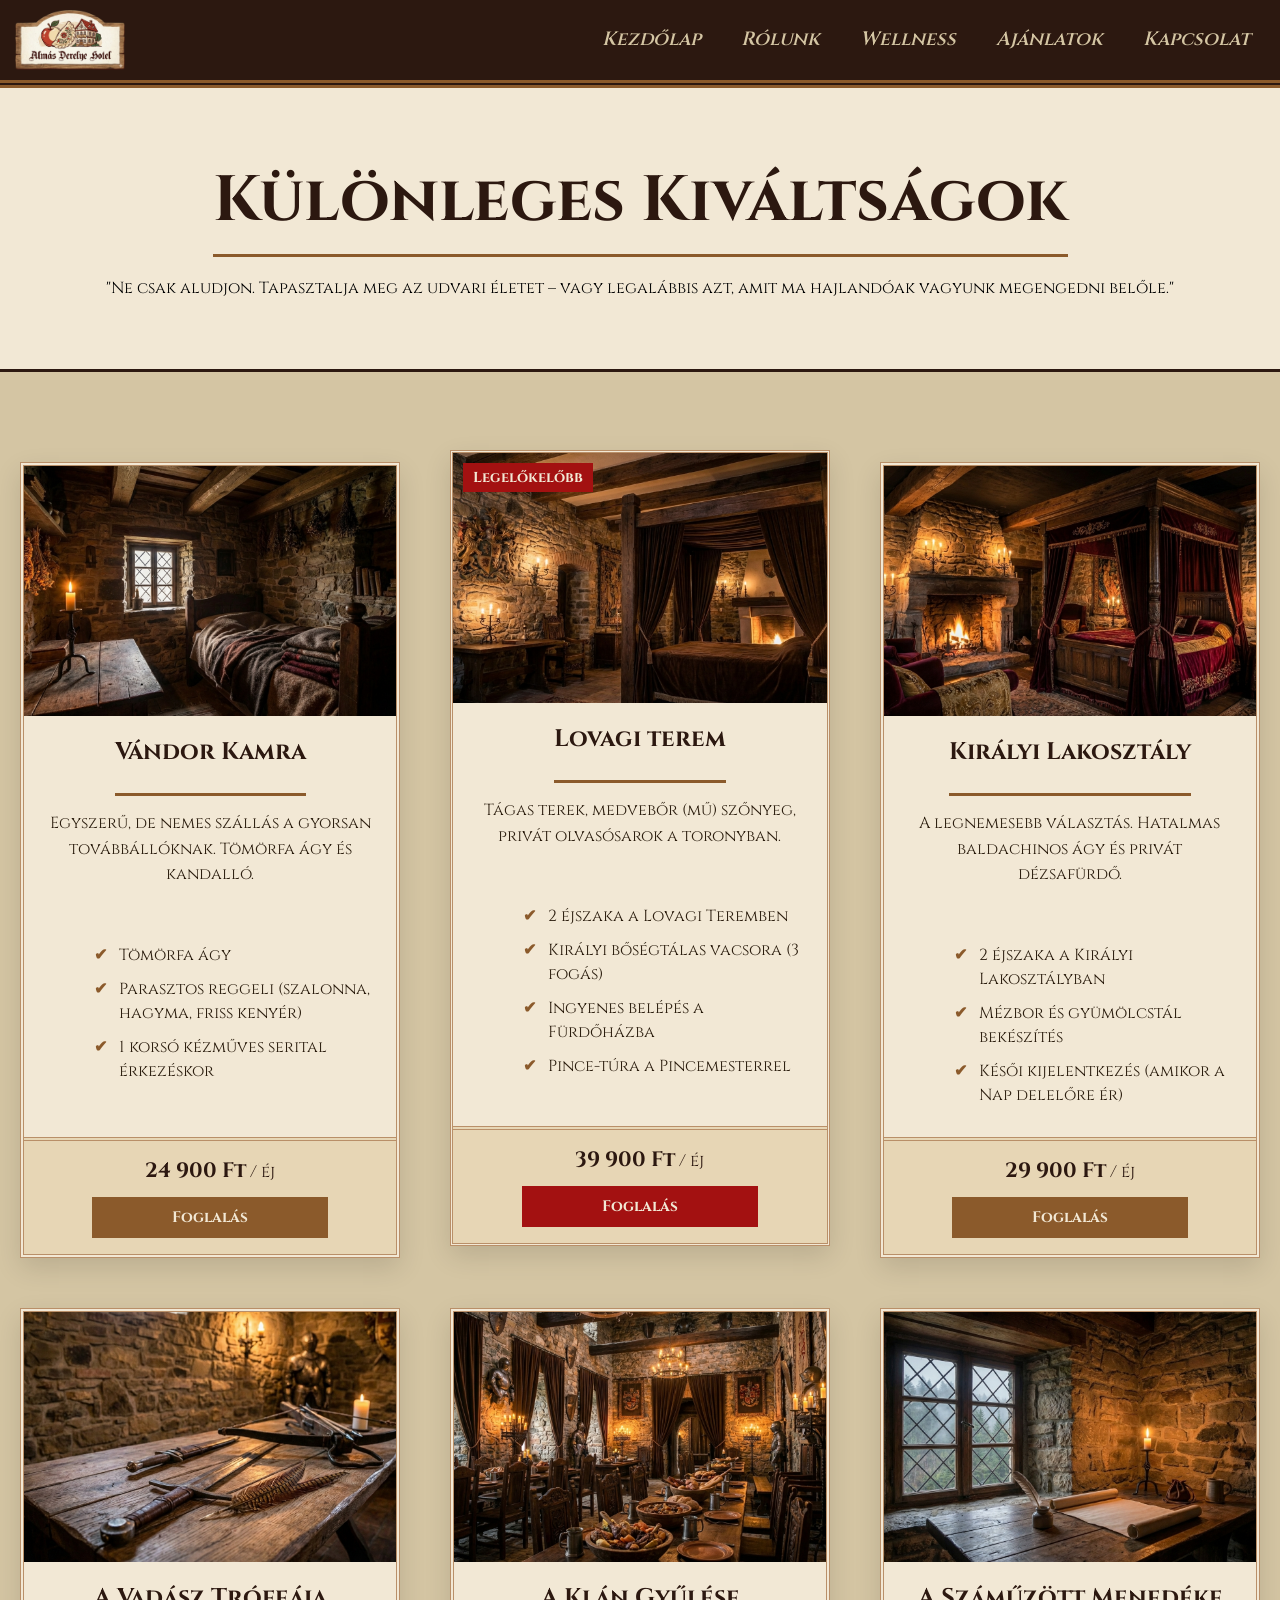
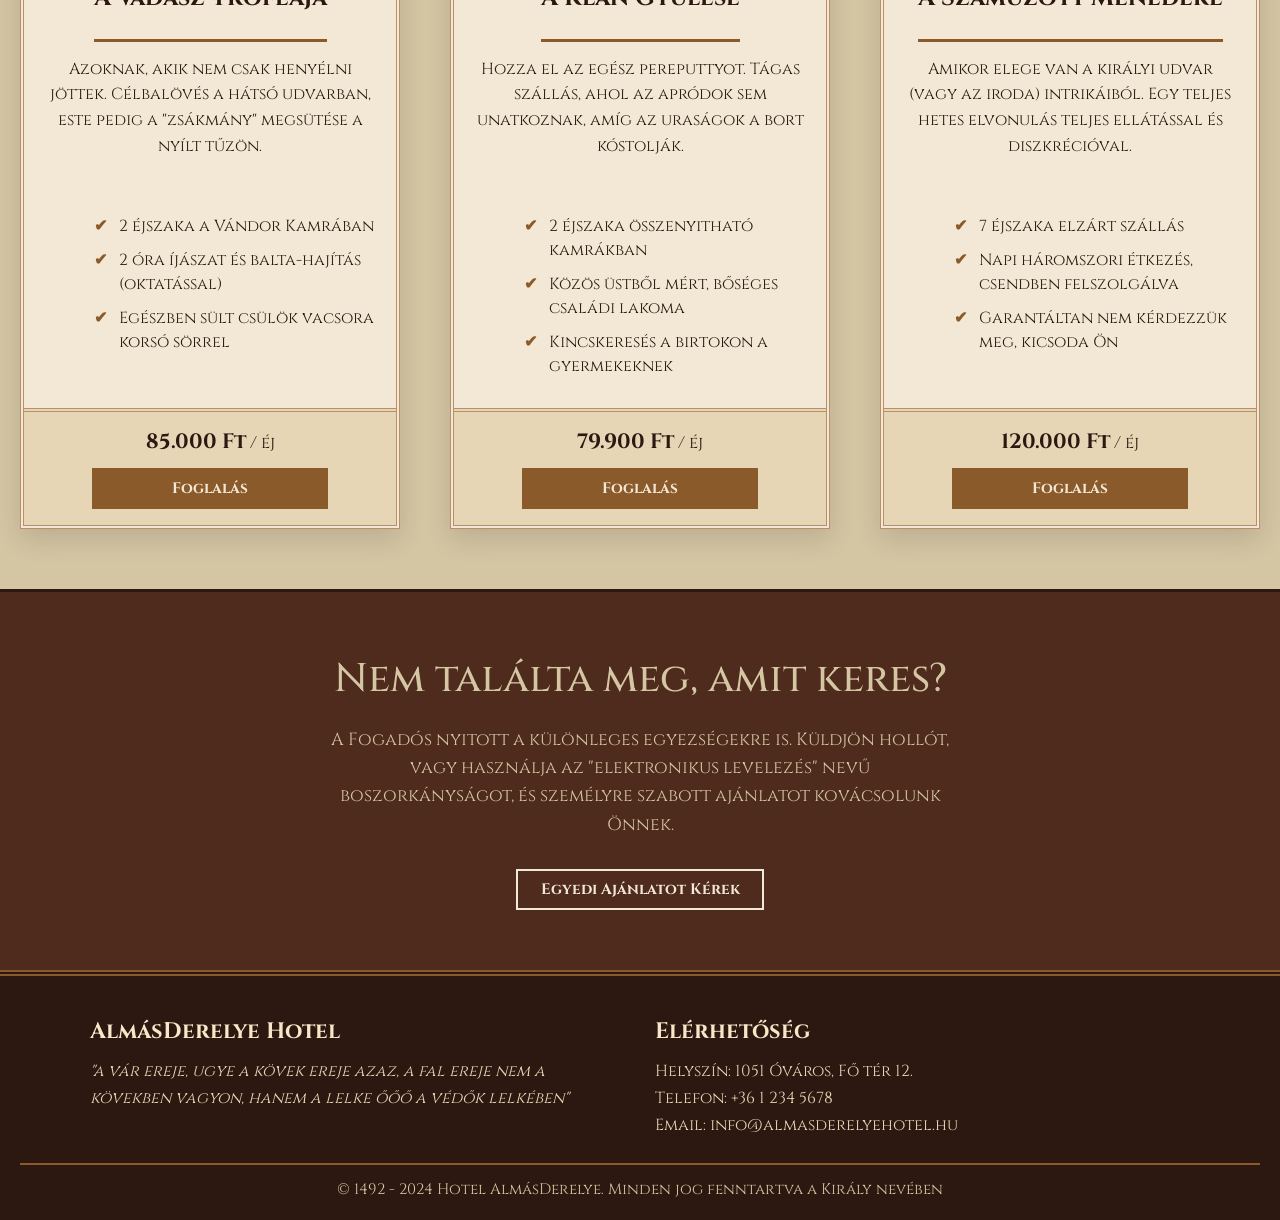
==== commit 9af62ce9: "FH-63" ====
--- a/ajanlatok.html
+++ b/ajanlatok.html
@@ -1,193 +1,204 @@
 <!DOCTYPE html>
 <html lang="hu">
-<head>
-    <meta charset="UTF-8">
-    <meta name="viewport" content="width=device-width, initial-scale=1.0">
-    <link rel="icon" href="images/favicon.ico" type="image/x-icon">
-    <link rel="stylesheet" href="css/alap.css">
-    <link rel="stylesheet" href="css/ajanlatok.css">
-    <title>Ajánlatok - AlmásDerelye Hotel</title>
-</head>
-<body>
-<nav class="navbar">
-    <div class="navbar-container">
-      <a href="#" class="logo">
-        <img src="images/hatternelkul.png" alt="Logó">
-      </a>
-
-      <input type="checkbox" id="menu-toggle" class="menu-toggle">
-      <label for="menu-toggle" class="hamburger">
-        <span></span>
-        <span></span>
-        <span></span>
-      </label>
-
-      <ul class="nav-links">
-        <li><a href="fooldal.html">Kezdőlap</a></li>
-        <li><a href="rolunk.html">Rólunk</a></li>
-        <li><a href="wellness.html">Wellness</a></li>
-        <li><a href="ajanlatok.html">Ajánlatok</a></li>
-        <li><a href="kapcsolat.html">Kapcsolat</a></li>
-      </ul>
-    </div>
-  </nav>
-
-          <!-- Cim részleg -->
-      <div class="CimSzal">
-        <h1>Különleges Kiváltságok</h1>
-        <p>"Ne csak aludjon. Tapasztalja meg az udvari életet – vagy legalábbis azt, amit ma hajlandóak vagyunk megengedni belőle."</p>
-    </div>
-
-                <!-- FelsoSOR kartyak -->
-
-  <div class="Ajanlatok">
-    <div class="kartya-lista">
-            <!-- bal oldali -->
-        <div class="kartya">
-            <div class="kartya-kep">
-                <img src="images/gnomelak.jpeg" alt="Vándor Kamra">
-            </div>
-            <div class="kartya-tartalom">
-                <h3>Vándor Kamra</h3>
-                <p>Egyszerű, de nemes szállás a gyorsan továbbállóknak. Tömörfa ágy és kandalló.</p>
-                <ul class="pipalista">
-                    <li>Tömörfa ágy</li>
-                    <li>Parasztos reggeli (szalonna, hagyma, friss kenyér)</li>
-                    <li>1 korsó kézműves serital érkezéskor</li>
+    <head>
+        <meta charset="UTF-8">
+        <meta name="viewport" content="width=device-width, initial-scale=1.0">
+        <link rel="icon" href="images/favicon.ico" type="image/x-icon">
+        <link rel="stylesheet" href="css/alap.css">
+        <link rel="stylesheet" href="css/ajanlatok.css">
+        <title>Ajánlatok - AlmásDerelye Hotel</title>
+    </head>
+    <body>
+
+        <!-- NAVIGÁCIÓ -->
+        <nav class="navbar">
+            <div class="navbar-container">
+                <a href="#" class="logo">
+                    <img src="images/hatternelkul.png" alt="Logó">
+                </a>
+
+                <input type="checkbox" id="menu-toggle" class="menu-toggle">
+                <label for="menu-toggle" class="hamburger">
+                    <span></span>
+                    <span></span>
+                    <span></span>
+                </label>
+
+                <ul class="nav-links">
+                    <li><a href="fooldal.html">Kezdőlap</a></li>
+                    <li><a href="rolunk.html">Rólunk</a></li>
+                    <li><a href="wellness.html">Wellness</a></li>
+                    <li><a href="ajanlatok.html">Ajánlatok</a></li>
+                    <li><a href="kapcsolat.html">Kapcsolat</a></li>
                 </ul>
             </div>
-            <div class="kartya-ar">
-                <p><strong>24 900 Ft</strong> / éj</p>
-                <button type="button" class="kartya-gomb">Foglalás</button>
-            </div>
+        </nav>
+
+        <!-- CÍM RÉSZLEG -->
+        <div class="CimSzal">
+            <h1>Különleges Kiváltságok</h1>
+            <p>"Ne csak aludjon. Tapasztalja meg az udvari életet – vagy legalábbis azt, amit ma hajlandóak vagyunk megengedni belőle."</p>
         </div>
-            <!-- középső fő -->
-        <div class="kartya kartya-kiemelt">
-            <div class="kartya-kep">
-                <p class="elokelo">Legelőkelőbb</p>
-                <img src="images/lovaglak.jpeg" alt="Lovagi terem">
-            </div>
-            <div class="kartya-tartalom">
-                <h3>Lovagi terem</h3>
-                <p>Tágas terek, medvebőr (mű) szőnyeg, privát olvasósarok a toronyban.</p>
-                <ul class="pipalista">
-                    <li>2 éjszaka a Lovagi Teremben</li>
-                    <li>Királyi bőségtálas vacsora (3 fogás)</li>
-                    <li>Ingyenes belépés a Fürdőházba</li>
-                    <li>Pince-túra a Pincemesterrel</li>
-                </ul>
-            </div>
-            <div class="kartya-ar">
-                <p><strong>39 900 Ft</strong> / éj</p>
-                <button type="button" class="kartya-gomb">Foglalás</button>
+
+        <!-- AJÁNLATOK -->
+        <div class="Ajanlatok">
+
+            <!-- FELSŐ SOR KÁRTYÁK -->
+            <div class="kartya-lista">
+
+                <!-- Bal oldali -->
+                <div class="kartya">
+                    <div class="kartya-kep">
+                        <img src="images/gnomelak.jpeg" alt="Vándor Kamra">
+                    </div>
+                    <div class="kartya-tartalom">
+                        <h3>Vándor Kamra</h3>
+                        <p>Egyszerű, de nemes szállás a gyorsan továbbállóknak. Tömörfa ágy és kandalló.</p>
+                        <ul class="pipalista">
+                            <li>Tömörfa ágy</li>
+                            <li>Parasztos reggeli (szalonna, hagyma, friss kenyér)</li>
+                            <li>1 korsó kézműves serital érkezéskor</li>
+                        </ul>
+                    </div>
+                    <div class="kartya-ar">
+                        <p><strong>24 900 Ft</strong> / éj</p>
+                        <button type="button" class="kartya-gomb">Foglalás</button>
+                    </div>
+                </div>
+
+                <!-- Középső (kiemelt) -->
+                <div class="kartya kartya-kiemelt">
+                    <div class="kartya-kep">
+                        <p class="elokelo">Legelőkelőbb</p>
+                        <img src="images/lovaglak.jpeg" alt="Lovagi terem">
+                    </div>
+                    <div class="kartya-tartalom">
+                        <h3>Lovagi terem</h3>
+                        <p>Tágas terek, medvebőr (mű) szőnyeg, privát olvasósarok a toronyban.</p>
+                        <ul class="pipalista">
+                            <li>2 éjszaka a Lovagi Teremben</li>
+                            <li>Királyi bőségtálas vacsora (3 fogás)</li>
+                            <li>Ingyenes belépés a Fürdőházba</li>
+                            <li>Pince-túra a Pincemesterrel</li>
+                        </ul>
+                    </div>
+                    <div class="kartya-ar">
+                        <p><strong>39 900 Ft</strong> / éj</p>
+                        <button type="button" class="kartya-gomb">Foglalás</button>
+                    </div>
+                </div>
+
+                <!-- Jobb oldali -->
+                <div class="kartya">
+                    <div class="kartya-kep">
+                        <img src="images/kiralylak.jpeg" alt="Királyi Lakosztály">
+                    </div>
+                    <div class="kartya-tartalom">
+                        <h3>Királyi Lakosztály</h3>
+                        <p>A legnemesebb választás. Hatalmas baldachinos ágy és privát dézsafürdő.</p>
+                        <ul class="pipalista">
+                            <li>2 éjszaka a Királyi Lakosztályban</li>
+                            <li>Mézbor és gyümölcstál bekészítés</li>
+                            <li>Késői kijelentkezés (amikor a Nap delelőre ér)</li>
+                        </ul>
+                    </div>
+                    <div class="kartya-ar">
+                        <p><strong>29 900 Ft</strong> / éj</p>
+                        <button type="button" class="kartya-gomb">Foglalás</button>
+                    </div>
+                </div>
+
+            </div>
+
+            <!-- ALSÓ SOR KÁRTYÁK -->
+            <div class="kartya-lista">
+
+                <!-- Bal oldali -->
+                <div class="kartya">
+                    <div class="kartya-kep">
+                        <img src="images/fegyver.jpeg" alt="Íj és nyílvesszők">
+                    </div>
+                    <div class="kartya-tartalom">
+                        <h3>A Vadász Trófeája</h3>
+                        <p>Azoknak, akik nem csak henyélni jöttek. Célbalövés a hátsó udvarban, este pedig a "zsákmány" megsütése a nyílt tűzön.</p>
+                        <ul class="pipalista">
+                            <li>2 éjszaka a Vándor Kamrában</li>
+                            <li>2 óra íjászat és balta-hajítás (oktatással)</li>
+                            <li>Egészben sült csülök vacsora korsó sörrel</li>
+                        </ul>
+                    </div>
+                    <div class="kartya-ar">
+                        <p><strong>85.000 Ft</strong> / éj</p>
+                        <button type="button" class="kartya-gomb">Foglalás</button>
+                    </div>
+                </div>
+
+                <!-- Középső -->
+                <div class="kartya">
+                    <div class="kartya-kep">
+                        <img src="images/klangyules.jpeg" alt="Hosszú faasztal">
+                    </div>
+                    <div class="kartya-tartalom">
+                        <h3>A Klán Gyűlése</h3>
+                        <p>Hozza el az egész pereputtyot. Tágas szállás, ahol az apródok sem unatkoznak, amíg az uraságok a bort kóstolják.</p>
+                        <ul class="pipalista">
+                            <li>2 éjszaka összenyitható kamrákban</li>
+                            <li>Közös üstből mért, bőséges családi lakoma</li>
+                            <li>Kincskeresés a birtokon a gyermekeknek</li>
+                        </ul>
+                    </div>
+                    <div class="kartya-ar">
+                        <p><strong>79.900 Ft</strong> / éj</p>
+                        <button type="button" class="kartya-gomb">Foglalás</button>
+                    </div>
+                </div>
+
+                <!-- Jobb oldali -->
+                <div class="kartya">
+                    <div class="kartya-kep">
+                        <img src="images/szamuzott.jpeg" alt="Egy magányos ablak">
+                    </div>
+                    <div class="kartya-tartalom">
+                        <h3>A Száműzött Menedéke</h3>
+                        <p>Amikor elege van a királyi udvar (vagy az iroda) intrikáiból. Egy teljes hetes elvonulás teljes ellátással és diszkrécióval.</p>
+                        <ul class="pipalista">
+                            <li>7 éjszaka elzárt szállás</li>
+                            <li>Napi háromszori étkezés, csendben felszolgálva</li>
+                            <li>Garantáltan nem kérdezzük meg, kicsoda Ön</li>
+                        </ul>
+                    </div>
+                    <div class="kartya-ar">
+                        <p><strong>120.000 Ft</strong> / éj</p>
+                        <button type="button" class="kartya-gomb">Foglalás</button>
+                    </div>
+                </div>
+
             </div>
         </div>
-             <!-- jobb oldali -->
-        <div class="kartya">
-            <div class="kartya-kep">
-                <img src="images/kiralylak.jpeg" alt="Királyi Lakosztály">
-            </div>
-            <div class="kartya-tartalom">
-                <h3>Királyi Lakosztály</h3>
-                <p>A legnemesebb választás. Hatalmas baldachinos ágy és privát dézsafürdő.</p>
-                <ul class="pipalista">
-                    <li>2 éjszaka a Királyi Lakosztályban</li>
-                    <li>Mézbor és gyümölcstál bekészítés</li>
-                    <li>Késői kijelentkezés (amikor a Nap delelőre ér)</li>
-                </ul>
-            </div>
-            <div class="kartya-ar">
-                <p><strong>29 900 Ft</strong> / éj</p>
-                <button type="button" class="kartya-gomb">Foglalás</button>
-            </div>
+
+        <!-- EGYEDI AJÁNLAT -->
+        <div class="EgyediAjanlat">
+            <h2>Nem találta meg, amit keres?</h2>
+            <p>A Fogadós nyitott a különleges egyezségekre is. Küldjön hollót, vagy használja az "elektronikus levelezés" nevű boszorkányságot, és személyre szabott ajánlatot kovácsolunk Önnek.</p>
+            <button type="button" class="EgyediAjanlat-gomb">Egyedi Ajánlatot Kérek</button>
         </div>
-    </div>
-             <!-- AlsoSOR kártyák -->
-    <div class="kartya-lista">
-            <!-- bal oldali -->
-        <div class="kartya">
-            <div class="kartya-kep">
-                <img src="images/fegyver.jpeg" alt=" Íj és nyílvesszők">
-            </div>
-            <div class="kartya-tartalom">
-                <h3>A Vadász Trófeája</h3>
-                <p>Azoknak, akik nem csak henyélni jöttek. Célbalövés a hátsó udvarban, este pedig a "zsákmány" megsütése a nyílt tűzön.</p>
-                <ul class="pipalista">
-                    <li>2 éjszaka a Vándor Kamrában</li>
-                    <li>2 óra íjászat és balta-hajítás (oktatással)</li>
-                    <li>Egészben sült csülök vacsora korsó sörrel</li>
-                </ul>
-            </div>
-            <div class="kartya-ar">
-                <p><strong>85.000 Ft</strong> / éj</p>
-                <button type="button" class="kartya-gomb">Foglalás</button>
-            </div>
-        </div>
-            <!-- középső -->
-        <div class="kartya">
-            <div class="kartya-kep">
-                <img src="images/klangyules.jpeg" alt="Hosszú faasztal">
-            </div>
-            <div class="kartya-tartalom">
-                <h3>A Klán Gyűlése</h3>
-                <p>Hozza el az egész pereputtyot. Tágas szállás, ahol az apródok sem unatkoznak, amíg az uraságok a bort kóstolják.</p>
-                <ul class="pipalista">
-                    <li>2 éjszaka összenyitható kamrákban</li>
-                    <li>Közös üstből mért, bőséges családi lakoma</li>
-                    <li>Kincskeresés a birtokon a gyermekeknek</li>
-                </ul>
-            </div>
-            <div class="kartya-ar">
-                <p><strong>79.900 Ft</strong> / éj</p>
-                <button type="button" class="kartya-gomb">Foglalás</button>
-            </div>
-        </div>
-             <!-- jobb oldali -->
-        <div class="kartya">
-            <div class="kartya-kep">
-                <img src="images/szamuzott.jpeg" alt="Egy magányos ablak">
-            </div>
-            <div class="kartya-tartalom">
-                <h3>A Száműzött Menedéke</h3>
-                <p>Amikor elege van a királyi udvar (vagy az iroda) intrikáiból. Egy teljes hetes elvonulás teljes ellátással és diszkrécióval.</p>
-                <ul class="pipalista">
-                    <li>7 éjszaka elzárt szállás</li>
-                    <li>Napi háromszori étkezés, csendben felszolgálva</li>
-                    <li>Garantáltan nem kérdezzük meg, kicsoda Ön</li>
-                </ul>
-            </div>
-            <div class="kartya-ar">
-                <p><strong>120.000 Ft</strong> / éj</p>
-                <button type="button" class="kartya-gomb">Foglalás</button>
-            </div>
-        </div>
-    </div>
-</div>
-    <!-- Egyedi Ajánlat -->
-
-    <div class="EgyediAjanlat">
-        <h2>Nem találta meg, amit keres?</h2>
-        <p>A Fogadós nyitott a különleges egyezségekre is. Küldjön hollót, vagy használja az "elektronikus levelezés" nevű boszorkányságot, és személyre szabott ajánlatot kovácsolunk Önnek.</p>
-        <button type="button" class="EgyediAjanlat-gomb">Egyedi Ajánlatot Kérek</button>
-
-    </div>
-
-      <!-- FOOTER RÉSZLEG -->
-
-      <footer class="footer">
-        <div class="footer-tartalom">
-            <div class="footer-oszlop">
-                <h3>AlmásDerelye Hotel</h3>
-                <p class="footer-idezet">"Térj be hozzánk vándor, s leld meg nyugalmad e falak között."</p>
-            </div>
-            <div class="footer-oszlop">
-                <h3>Elérhetőség</h3>
-                <p>Helyszín:  1051 Óváros, Fő tér 12.</p>
-                <p>Telefon: +36 1 234 5678</p>
-                <p>Email: info@almasderelyehotel.hu</p>
-            </div>
-        </div>
-        <div class="footer-jog">© 1492 - 2024 Hotel AlmásDerelye. Minden jog fenntartva a Király nevében</div>
-    </footer>
-</body>
+
+        <!-- FOOTER RÉSZLEG -->
+        <footer class="footer">
+            <div class="footer-tartalom">
+                <div class="footer-oszlop">
+                    <h3>AlmásDerelye Hotel</h3>
+                    <p class="footer-idezet">"a vár ereje, ugye a kövek ereje azaz, a fal ereje nem a kövekben vagyon, hanem a lelke őőő a védők lelkében"</p>
+                </div>
+                <div class="footer-oszlop">
+                    <h3>Elérhetőség</h3>
+                    <p>Helyszín: 1051 Óváros, Fő tér 12.</p>
+                    <p>Telefon: +36 1 234 5678</p>
+                    <p>Email: info@almasderelyehotel.hu</p>
+                </div>
+            </div>
+            <div class="footer-jog">© 1492 - 2024 Hotel AlmásDerelye. Minden jog fenntartva a Király nevében</div>
+        </footer>
+
+    </body>
 </html>
